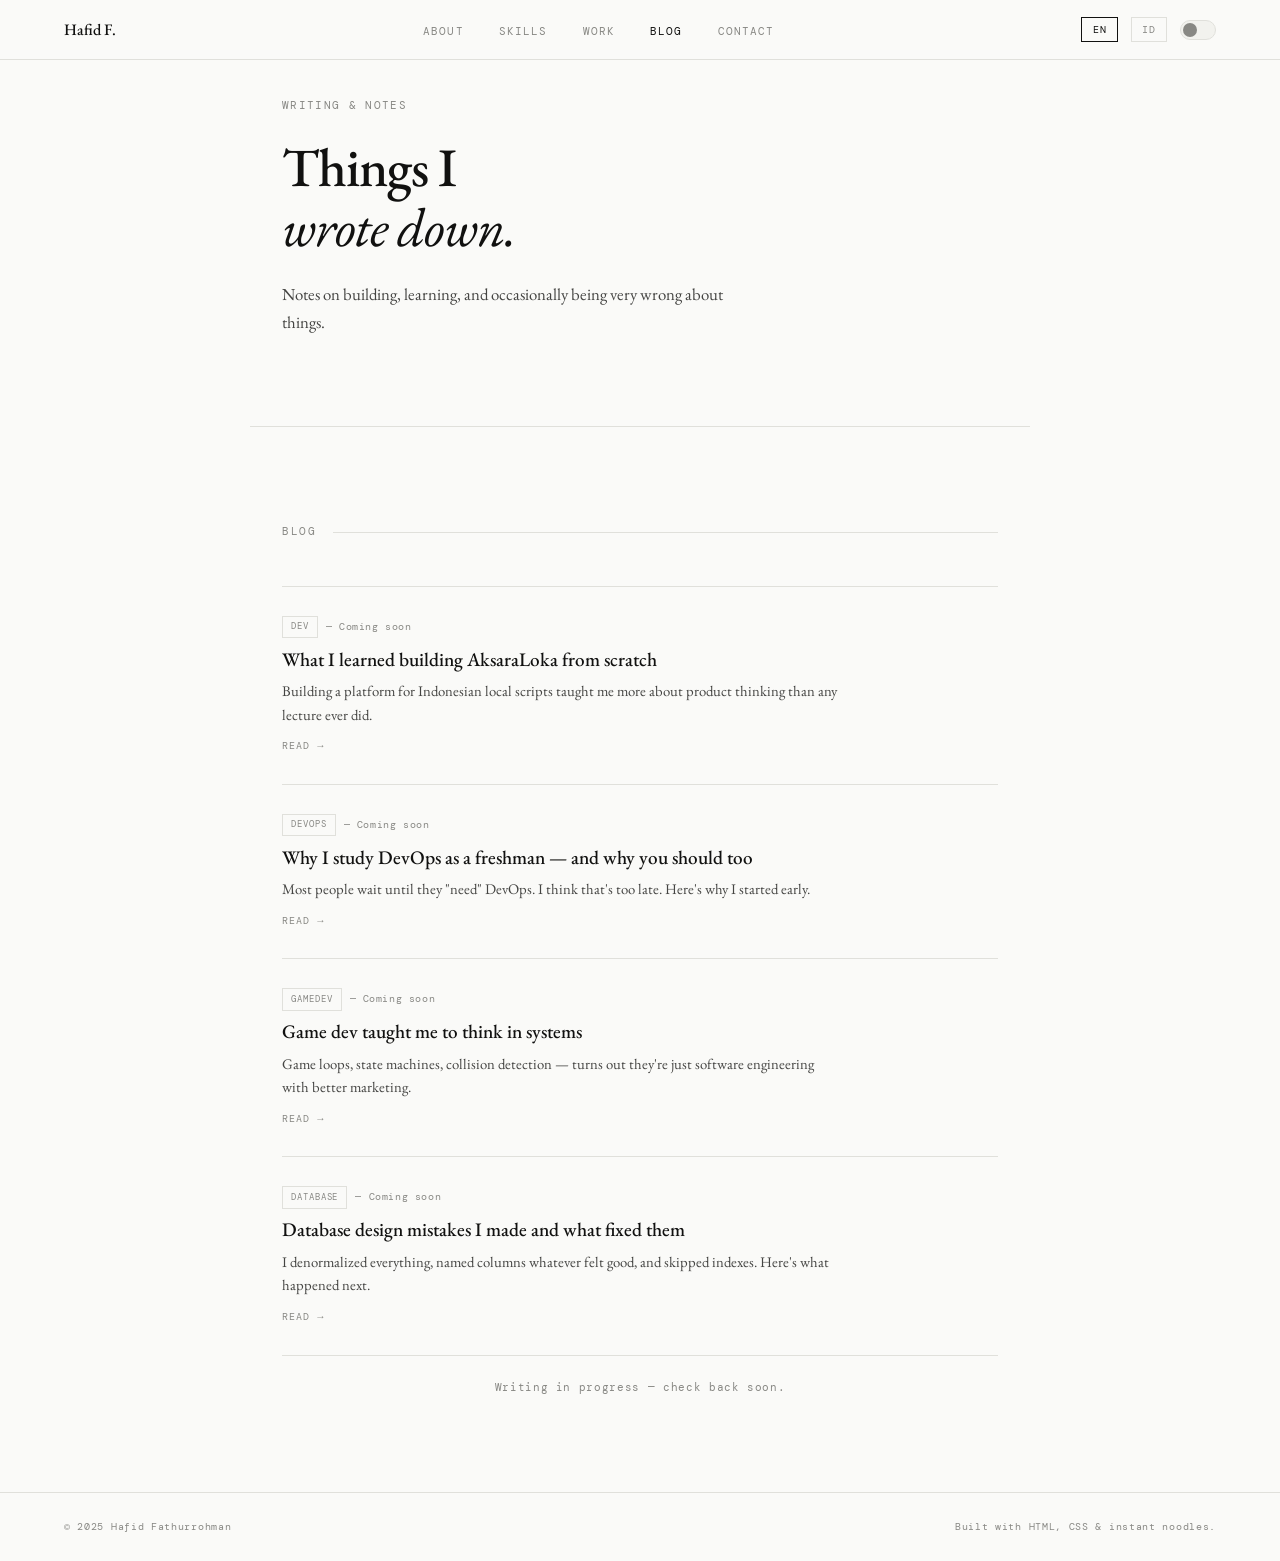
==== blog/index.html @ c9c0ff6b "add gif & fix blogs" ====
<!DOCTYPE html>
<html lang="en" data-theme="light">
<head>
  <meta charset="UTF-8"/>
  <meta name="viewport" content="width=device-width, initial-scale=1.0"/>
  <meta name="description" content="Hafid Fathurrohman — Blog"/>
  <title>Blog — Hafid Fathurrohman</title>
  <link rel="preconnect" href="https://fonts.googleapis.com">
  <link href="https://fonts.googleapis.com/css2?family=EB+Garamond:ital,wght@0,400;0,500;0,600;1,400&family=DM+Mono:wght@300;400;500&display=swap" rel="stylesheet">
  <link rel="stylesheet" href="../css/style.css"/>
  <link rel="stylesheet" href="blog.css"/>
</head>
<body>

  <!-- ════ NAV ════ -->
  <nav>
    <a href="../index.html" class="nav-logo">Hafid F.</a>
    <ul class="nav-links" id="navLinks">
      <li><a href="../index.html#about"   data-i18n="nav_about">About</a></li>
      <li><a href="../index.html#skills"  data-i18n="nav_skills">Skills</a></li>
      <li><a href="../index.html#work"    data-i18n="nav_work">Work</a></li>
      <li><a href="index.html" class="active" data-i18n="nav_blog">Blog</a></li>
      <li><a href="../index.html#contact" data-i18n="nav_contact">Contact</a></li>
    </ul>
    <div class="nav-controls">
      <button class="ctrl-btn lang-btn active-lang" data-lang="en">EN</button>
      <button class="ctrl-btn lang-btn" data-lang="id">ID</button>
      <button id="darkToggle" aria-label="Toggle dark mode"></button>
      <button class="hamburger" id="hamburger" aria-label="Menu">
        <span></span><span></span><span></span>
      </button>
    </div>
  </nav>

  <!-- ════ HEADER ════ -->
  <section id="blog-header">
    <p class="hero-eyebrow" data-i18n="blog_eyebrow">Writing & Notes</p>
    <h1 class="hero-name" style="font-size: clamp(2rem,5vw,3.4rem);">
      <span data-i18n="blog_heading_a">Things I</span><br/>
      <em data-i18n="blog_heading_b">wrote down.</em>
    </h1>
    <p class="hero-sub" data-i18n="blog_sub">
      Notes on building, learning, and occasionally being very wrong about things.
    </p>
  </section>

  <hr class="divider"/>

  <!-- ════ POST LIST ════ -->
  <section id="posts">
    <p class="section-label" data-i18n="label_blog">Blog</p>

    <!-- post item template — duplicate for each real post -->
    <ul class="blog-list">

      <a class="blog-item blog-item--full" href="post.html">
        <div class="blog-item-meta">
          <span class="blog-tag" data-i18n="tag_dev">Dev</span>
          <span class="blog-date">— <span data-i18n="blog_coming">Coming soon</span></span>
        </div>
        <span class="blog-title" data-i18n="blog1">What I learned building AksaraLoka from scratch</span>
        <span class="blog-excerpt" data-i18n="blog1_exc">Building a platform for Indonesian local scripts taught me more about product thinking than any lecture ever did.</span>
        <span class="blog-read" data-i18n="blog_read">Read →</span>
      </a>

      <a class="blog-item blog-item--full" href="post.html">
        <div class="blog-item-meta">
          <span class="blog-tag" data-i18n="tag_ops">DevOps</span>
          <span class="blog-date">— <span data-i18n="blog_coming">Coming soon</span></span>
        </div>
        <span class="blog-title" data-i18n="blog2">Why I study DevOps as a freshman — and why you should too</span>
        <span class="blog-excerpt" data-i18n="blog2_exc">Most people wait until they "need" DevOps. I think that's too late. Here's why I started early.</span>
        <span class="blog-read" data-i18n="blog_read">Read →</span>
      </a>

      <a class="blog-item blog-item--full" href="post.html">
        <div class="blog-item-meta">
          <span class="blog-tag" data-i18n="tag_game">GameDev</span>
          <span class="blog-date">— <span data-i18n="blog_coming">Coming soon</span></span>
        </div>
        <span class="blog-title" data-i18n="blog3">Game dev taught me to think in systems</span>
        <span class="blog-excerpt" data-i18n="blog3_exc">Game loops, state machines, collision detection — turns out they're just software engineering with better marketing.</span>
        <span class="blog-read" data-i18n="blog_read">Read →</span>
      </a>

      <a class="blog-item blog-item--full" href="post.html">
        <div class="blog-item-meta">
          <span class="blog-tag" data-i18n="tag_db">Database</span>
          <span class="blog-date">— <span data-i18n="blog_coming">Coming soon</span></span>
        </div>
        <span class="blog-title" data-i18n="blog4">Database design mistakes I made and what fixed them</span>
        <span class="blog-excerpt" data-i18n="blog4_exc">I denormalized everything, named columns whatever felt good, and skipped indexes. Here's what happened next.</span>
        <span class="blog-read" data-i18n="blog_read">Read →</span>
      </a>

    </ul>

    <p class="blog-note" data-i18n="blog_note">Writing in progress — check back soon.</p>
  </section>

  <!-- ════ FOOTER ════ -->
  <footer>
    <span class="footer-text">© 2025 Hafid Fathurrohman</span>
    <span class="footer-text" data-i18n="footer_right">Built with HTML, CSS &amp; instant noodles.</span>
  </footer>

  <script src="../js/i18n.js"></script>
  <script src="../js/main.js"></script>
</body>
</html>
---- css/style.css ----
/* ═══════════════════════════════════════════
   style.css — Hafid Fathurrohman Portfolio
   ═══════════════════════════════════════════ */

*, *::before, *::after { box-sizing: border-box; margin: 0; padding: 0; }

/* ── TOKENS ── */
:root {
  --bg:       #fafaf8;
  --bg2:      #f2f2ee;
  --fg:       #111110;
  --fg2:      #444442;
  --muted:    #888884;
  --border:   #e0e0db;
  --accent:   #111110;
  --green:    #7db87d;

  --serif:    'EB Garamond', Georgia, serif;
  --mono:     'DM Mono', 'Courier New', monospace;

  --transition: 0.22s ease;
  --nav-h: 60px;
}

[data-theme="dark"] {
  --bg:       #0f0f0e;
  --bg2:      #181817;
  --fg:       #eeecea;
  --fg2:      #aaa9a6;
  --muted:    #666662;
  --border:   #2a2a28;
  --accent:   #eeecea;
}

/* ── BASE ── */
html { scroll-behavior: smooth; }

body {
  font-family: var(--serif);
  background: var(--bg);
  color: var(--fg);
  font-size: 17px;
  line-height: 1.7;
  transition: background var(--transition), color var(--transition);
}

::selection { background: var(--fg); color: var(--bg); }
::-webkit-scrollbar { width: 3px; }
::-webkit-scrollbar-track { background: var(--bg); }
::-webkit-scrollbar-thumb { background: var(--border); }

/* ── NAV ── */
nav {
  position: fixed;
  top: 0; left: 0; right: 0;
  z-index: 200;
  height: var(--nav-h);
  display: flex;
  justify-content: space-between;
  align-items: center;
  padding: 0 4rem;
  background: color-mix(in srgb, var(--bg) 90%, transparent);
  backdrop-filter: blur(10px);
  border-bottom: 1px solid var(--border);
  transition: background var(--transition), border-color var(--transition);
}

.nav-logo {
  font-family: var(--serif);
  font-size: 1rem;
  font-weight: 500;
  text-decoration: none;
  color: var(--fg);
  transition: color var(--transition);
}

.nav-links {
  display: flex;
  gap: 2.2rem;
  list-style: none;
  align-items: center;
}

.nav-links a {
  font-family: var(--mono);
  font-size: 0.68rem;
  font-weight: 400;
  letter-spacing: 0.1em;
  text-transform: uppercase;
  text-decoration: none;
  color: var(--muted);
  transition: color var(--transition);
}
.nav-links a:hover,
.nav-links a.active { color: var(--fg); }

/* ── NAV CONTROLS (dark + lang) ── */
.nav-controls {
  display: flex;
  align-items: center;
  gap: 0.8rem;
}

.ctrl-btn {
  font-family: var(--mono);
  font-size: 0.65rem;
  letter-spacing: 0.08em;
  text-transform: uppercase;
  background: none;
  border: 1px solid var(--border);
  color: var(--muted);
  padding: 0.3rem 0.65rem;
  cursor: pointer;
  transition: all var(--transition);
  user-select: none;
}
.ctrl-btn:hover { border-color: var(--fg); color: var(--fg); }
.ctrl-btn.active-lang { color: var(--fg); border-color: var(--fg); }

/* dark toggle */
#darkToggle {
  width: 36px;
  height: 20px;
  border-radius: 10px;
  border: 1px solid var(--border);
  background: var(--bg2);
  position: relative;
  cursor: pointer;
  transition: background var(--transition), border-color var(--transition);
}
#darkToggle::after {
  content: '';
  position: absolute;
  top: 2px; left: 2px;
  width: 14px; height: 14px;
  border-radius: 50%;
  background: var(--muted);
  transition: transform 0.25s, background var(--transition);
}
[data-theme="dark"] #darkToggle::after {
  transform: translateX(16px);
  background: var(--fg);
}

/* ── HAMBURGER ── */
.hamburger {
  display: none;
  flex-direction: column;
  gap: 5px;
  cursor: pointer;
  background: none;
  border: none;
  padding: 4px;
}
.hamburger span {
  display: block;
  width: 22px;
  height: 1.5px;
  background: var(--fg);
  transition: all 0.3s;
}

/* ── SHARED SECTION ── */
section {
  max-width: 780px;
  margin: 0 auto;
  padding: 6rem 2rem;
}

.section-label {
  font-family: var(--mono);
  font-size: 0.66rem;
  letter-spacing: 0.16em;
  text-transform: uppercase;
  color: var(--muted);
  margin-bottom: 2.8rem;
  display: flex;
  align-items: center;
  gap: 1rem;
}
.section-label::after {
  content: '';
  flex: 1;
  height: 1px;
  background: var(--border);
}

hr.divider {
  max-width: 780px;
  margin: 0 auto;
  padding: 0 2rem;
  border: none;
  border-top: 1px solid var(--border);
}

/* ── HERO ── */
#hero {
  min-height: 100vh;
  display: flex;
  flex-direction: column;
  justify-content: center;
  padding-top: calc(var(--nav-h) + 2rem);
  max-width: 780px;
  margin: 0 auto;
  padding-left: 2rem;
  padding-right: 2rem;
}

.hero-eyebrow {
  font-family: var(--mono);
  font-size: 0.7rem;
  letter-spacing: 0.12em;
  text-transform: uppercase;
  color: var(--muted);
  margin-bottom: 1.4rem;
}

.hero-name {
  font-size: clamp(2.8rem, 6vw, 4.6rem);
  font-weight: 500;
  line-height: 1.1;
  letter-spacing: -0.02em;
  margin-bottom: 1.4rem;
}
.hero-name em { font-style: italic; font-weight: 400; }

.hero-sub {
  font-size: 1.05rem;
  color: var(--fg2);
  max-width: 480px;
  margin-bottom: 2.6rem;
}

.hero-cta { display: flex; gap: 1rem; flex-wrap: wrap; }

.btn {
  font-family: var(--mono);
  font-size: 0.7rem;
  letter-spacing: 0.1em;
  text-transform: uppercase;
  text-decoration: none;
  padding: 0.65rem 1.4rem;
  border: 1px solid var(--fg);
  color: var(--fg);
  background: transparent;
  cursor: pointer;
  transition: background var(--transition), color var(--transition), border-color var(--transition);
  display: inline-block;
}
.btn:hover { background: var(--fg); color: var(--bg); }
.btn-fill { background: var(--fg); color: var(--bg); }
.btn-fill:hover { background: transparent; color: var(--fg); }

.hero-scroll {
  margin-top: 5rem;
  font-family: var(--mono);
  font-size: 0.62rem;
  letter-spacing: 0.14em;
  text-transform: uppercase;
  color: var(--border);
  animation: bounce 2.4s ease-in-out infinite;
}
@keyframes bounce {
  0%,100% { transform: translateY(0); }
  50%      { transform: translateY(6px); }
}

/* ── ABOUT ── */
.about-grid {
  display: grid;
  grid-template-columns: 1fr 1fr;
  gap: 4rem;
  align-items: start;
}

.about-text p { color: var(--fg2); margin-bottom: 1.2rem; font-size: 1rem; }

.meta-item {
  padding: 0.85rem 0;
  border-bottom: 1px solid var(--border);
}
.meta-item:first-child { border-top: 1px solid var(--border); }
.meta-label {
  font-family: var(--mono);
  font-size: 0.6rem;
  letter-spacing: 0.1em;
  text-transform: uppercase;
  color: var(--muted);
  margin-bottom: 0.25rem;
}
.meta-value {
  font-family: var(--mono);
  font-size: 0.8rem;
  color: var(--fg);
}

/* ── SKILLS ── */
.skills-grid {
  display: grid;
  grid-template-columns: repeat(2, 1fr);
}

.skill-block {
  padding: 1.8rem 0;
  border-bottom: 1px solid var(--border);
}
.skill-block:nth-child(odd)  { padding-right: 2rem; border-right: 1px solid var(--border); }
.skill-block:nth-child(even) { padding-left: 2rem; }

.skill-title {
  font-size: 1rem;
  font-weight: 500;
  margin-bottom: 0.7rem;
}

.skill-tags { display: flex; flex-wrap: wrap; gap: 0.4rem; }

.tag {
  font-family: var(--mono);
  font-size: 0.6rem;
  letter-spacing: 0.06em;
  text-transform: uppercase;
  color: var(--muted);
  border: 1px solid var(--border);
  padding: 0.22rem 0.55rem;
  transition: border-color var(--transition), color var(--transition);
}
.tag:hover { border-color: var(--fg); color: var(--fg); }

/* ── WORK ── */
.project {
  padding: 2.4rem 0;
  border-bottom: 1px solid var(--border);
  display: grid;
  grid-template-columns: 1fr auto;
  gap: 2rem;
  align-items: start;
}
.project:first-of-type { border-top: 1px solid var(--border); }

.project-number {
  font-family: var(--mono);
  font-size: 0.6rem;
  letter-spacing: 0.1em;
  color: var(--muted);
  margin-bottom: 0.5rem;
}

.project-title {
  font-size: 1.5rem;
  font-weight: 500;
  letter-spacing: -0.01em;
  margin-bottom: 0.5rem;
}

.project-desc {
  color: var(--fg2);
  font-size: 0.95rem;
  max-width: 500px;
  margin-bottom: 1rem;
  line-height: 1.65;
}

.project-footer {
  display: flex;
  align-items: center;
  gap: 1.2rem;
  flex-wrap: wrap;
}

.project-status {
  font-family: var(--mono);
  font-size: 0.62rem;
  letter-spacing: 0.1em;
  text-transform: uppercase;
  color: var(--muted);
}
.status-dot {
  display: inline-block;
  width: 6px; height: 6px;
  border-radius: 50%;
  background: var(--green);
  margin-right: 5px;
  animation: pulse 2.4s infinite;
}
.status-dot.past { background: var(--muted); animation: none; }
@keyframes pulse { 0%,100%{opacity:1} 50%{opacity:.3} }

.project-year {
  font-family: var(--mono);
  font-size: 0.62rem;
  color: var(--muted);
}

/* ── BLOG ── */
.blog-list { list-style: none; }

.blog-item {
  display: flex;
  align-items: baseline;
  justify-content: space-between;
  gap: 1rem;
  padding: 1.1rem 0;
  border-bottom: 1px solid var(--border);
  text-decoration: none;
  color: var(--fg);
  transition: padding-left 0.2s;
}
.blog-item:first-child { border-top: 1px solid var(--border); }
.blog-item:hover { padding-left: 0.5rem; }

.blog-title { font-size: 1.02rem; }
.blog-meta {
  font-family: var(--mono);
  font-size: 0.6rem;
  letter-spacing: 0.08em;
  color: var(--muted);
  white-space: nowrap;
}

.blog-note {
  font-family: var(--mono);
  font-size: 0.68rem;
  color: var(--muted);
  text-align: center;
  padding-top: 1.4rem;
  letter-spacing: 0.06em;
}

/* ── CONTACT ── */
.contact-intro {
  font-size: 1.7rem;
  font-weight: 400;
  line-height: 1.38;
  letter-spacing: -0.01em;
  margin-bottom: 2.2rem;
  max-width: 520px;
}
.contact-intro em { font-style: italic; }

.contact-row { display: flex; gap: 1rem; flex-wrap: wrap; margin-bottom: 2.6rem; }

.contact-socials {
  display: flex;
  gap: 2rem;
  flex-wrap: wrap;
  border-top: 1px solid var(--border);
  padding-top: 2rem;
}

.social-link {
  font-family: var(--mono);
  font-size: 0.68rem;
  letter-spacing: 0.1em;
  text-transform: uppercase;
  text-decoration: none;
  color: var(--muted);
  transition: color var(--transition);
}
.social-link:hover { color: var(--fg); }

/* ── KOFI / SUPPORT ── */
#support {
  border-top: 1px solid var(--border);
  max-width: 780px;
  margin: 0 auto;
  padding: 3rem 2rem 4rem;
}

.anime-scene {
  display: flex;
  align-items: flex-end;
  justify-content: center;
  gap: 2.4rem;
  flex-wrap: wrap;
}

.anime-gif-wrap {
  width: 220px;
  flex-shrink: 0;
  opacity: 0.92;
  transition: opacity 0.3s;
}

.anime-gif-wrap img {
  width: 100%;
  display: block;
}

.anime-gif-wrap:hover { opacity: 1; }

.anime-speech {
  position: relative;
  background: var(--bg2);
  border: 1px solid var(--border);
  padding: 1.4rem 1.6rem;
  max-width: 320px;
  border-radius: 12px 12px 12px 0;
  transition: background var(--transition), border-color var(--transition);
}
.anime-speech::after {
  content: '';
  position: absolute;
  bottom: -10px;
  left: -1px;
  border: 6px solid transparent;
  border-top-color: var(--border);
  border-right-color: var(--border);
}
.anime-speech::before {
  content: '';
  position: absolute;
  bottom: -8px;
  left: 1px;
  border: 5px solid transparent;
  border-top-color: var(--bg2);
  border-right-color: var(--bg2);
  z-index: 1;
  transition: border-color var(--transition);
}

.speech-line-1 {
  font-family: var(--mono);
  font-size: 0.7rem;
  letter-spacing: 0.06em;
  color: var(--muted);
  margin-bottom: 0.5rem;
  animation: floatText 3.2s ease-in-out infinite;
}

.speech-line-2 {
  font-family: var(--serif);
  font-size: 1rem;
  font-style: italic;
  color: var(--fg);
  line-height: 1.5;
  margin-bottom: 1.2rem;
}

@keyframes floatText {
  0%,100% { transform: translateY(0); }
  50%      { transform: translateY(-3px); }
}

.kofi-inline-btn {
  display: inline-block;
  font-family: var(--mono);
  font-size: 0.68rem;
  letter-spacing: 0.08em;
  text-transform: lowercase;
  text-decoration: none;
  padding: 0.5rem 1rem;
  border: 1px solid var(--fg);
  color: var(--fg);
  background: transparent;
  transition: all var(--transition);
  margin-bottom: 0.8rem;
}
.kofi-inline-btn:hover { background: var(--fg); color: var(--bg); }

.speech-disclaimer {
  font-family: var(--mono);
  font-size: 0.58rem;
  color: var(--muted);
  letter-spacing: 0.06em;
}

@media (max-width: 680px) {
  .anime-scene { flex-direction: column; align-items: center; }
  .anime-speech { border-radius: 12px; max-width: 100%; }
  .anime-speech::after,
  .anime-speech::before { display: none; }
  .anime-gif-wrap { width: 160px; }
}

/* ── FOOTER ── */
footer {
  border-top: 1px solid var(--border);
  padding: 1.6rem 4rem;
  display: flex;
  justify-content: space-between;
  align-items: center;
  transition: border-color var(--transition);
}

.footer-text {
  font-family: var(--mono);
  font-size: 0.62rem;
  letter-spacing: 0.07em;
  color: var(--muted);
}

/* ── FADE-IN ── */
.fade-in {
  opacity: 0;
  transform: translateY(16px);
  transition: opacity 0.55s ease, transform 0.55s ease;
}
.fade-in.visible { opacity: 1; transform: translateY(0); }

/* ── MOBILE ── */
@media (max-width: 680px) {
  nav { padding: 0 1.4rem; }
  .nav-links {
    display: none;
    flex-direction: column;
    position: fixed;
    top: var(--nav-h); left: 0; right: 0;
    background: var(--bg);
    border-bottom: 1px solid var(--border);
    padding: 1.4rem;
    gap: 1.2rem;
  }
  .nav-links.open { display: flex; }
  .hamburger { display: flex; }

  .about-grid { grid-template-columns: 1fr; gap: 2.4rem; }
  .skills-grid { grid-template-columns: 1fr; }
  .skill-block:nth-child(odd)  { padding-right: 0; border-right: none; }
  .skill-block:nth-child(even) { padding-left: 0; }

  .project { grid-template-columns: 1fr; gap: 0.8rem; }
  .blog-item { flex-direction: column; gap: 0.2rem; }
  footer { flex-direction: column; gap: 0.5rem; text-align: center; padding: 1.4rem; }
  #support { padding: 2.4rem 1.4rem; }
}
---- blog/blog.css ----
/* ═══════════════════════════════════
   blog.css — Blog pages styles
   ═══════════════════════════════════ */

/* ── BLOG INDEX HEADER ── */
#blog-header {
  min-height: 44vh;
  display: flex;
  flex-direction: column;
  justify-content: flex-end;
  padding-bottom: 3rem;
}

/* ── FULL BLOG ITEM (listing page) ── */
.blog-item--full {
  display: flex;
  flex-direction: column;
  gap: 0.4rem;
  padding: 1.8rem 0;
  text-decoration: none;
  color: var(--fg);
  border-bottom: 1px solid var(--border);
  transition: padding-left 0.2s;
}
.blog-item--full:first-child { border-top: 1px solid var(--border); }
.blog-item--full:hover { padding-left: 0.5rem; }

.blog-item-meta {
  display: flex;
  align-items: center;
  gap: 0.5rem;
  margin-bottom: 0.2rem;
}

.blog-tag {
  font-family: var(--mono);
  font-size: 0.58rem;
  letter-spacing: 0.1em;
  text-transform: uppercase;
  border: 1px solid var(--border);
  padding: 0.15rem 0.5rem;
  color: var(--muted);
}

.blog-date {
  font-family: var(--mono);
  font-size: 0.62rem;
  color: var(--muted);
  letter-spacing: 0.06em;
}

.blog-item--full .blog-title {
  font-family: var(--serif);
  font-size: 1.2rem;
  font-weight: 500;
  line-height: 1.3;
}

.blog-excerpt {
  font-size: 0.92rem;
  color: var(--fg2);
  line-height: 1.6;
  max-width: 560px;
}

.blog-read {
  font-family: var(--mono);
  font-size: 0.65rem;
  letter-spacing: 0.1em;
  text-transform: uppercase;
  color: var(--muted);
  margin-top: 0.3rem;
  transition: color 0.2s;
}
.blog-item--full:hover .blog-read { color: var(--fg); }

/* ── POST ARTICLE ── */
#post {
  max-width: 680px;
  margin: 0 auto;
  padding: calc(var(--nav-h) + 3rem) 2rem 5rem;
}

.post-back { margin-bottom: 2.4rem; }

.back-link {
  font-family: var(--mono);
  font-size: 0.68rem;
  letter-spacing: 0.1em;
  text-transform: uppercase;
  text-decoration: none;
  color: var(--muted);
  transition: color 0.2s;
}
.back-link:hover { color: var(--fg); }

.post-header { margin-bottom: 1rem; }

.post-meta-top {
  display: flex;
  align-items: center;
  gap: 0.8rem;
  margin-bottom: 1.2rem;
  flex-wrap: wrap;
}

.post-date,
.post-readtime {
  font-family: var(--mono);
  font-size: 0.62rem;
  letter-spacing: 0.08em;
  color: var(--muted);
}

.post-title {
  font-family: var(--serif);
  font-size: clamp(1.9rem, 4.5vw, 3rem);
  font-weight: 500;
  line-height: 1.15;
  letter-spacing: -0.02em;
  margin-bottom: 1.2rem;
}
.post-title em { font-style: italic; font-weight: 400; }

.post-lead {
  font-size: 1.1rem;
  color: var(--fg2);
  line-height: 1.65;
  max-width: 560px;
}

/* ── POST BODY TYPOGRAPHY ── */
.post-body {
  font-size: 1.05rem;
  line-height: 1.78;
  color: var(--fg2);
}

.post-body p { margin-bottom: 1.4rem; }

.post-body h2 {
  font-family: var(--serif);
  font-size: 1.4rem;
  font-weight: 500;
  color: var(--fg);
  margin: 2.4rem 0 0.8rem;
  letter-spacing: -0.01em;
}

.post-body h3 {
  font-family: var(--serif);
  font-size: 1.1rem;
  font-weight: 500;
  color: var(--fg);
  margin: 1.8rem 0 0.6rem;
}

.post-body blockquote {
  border-left: 2px solid var(--border);
  padding: 0.4rem 0 0.4rem 1.4rem;
  margin: 1.8rem 0;
  font-style: italic;
  color: var(--muted);
  font-size: 1.05rem;
}

.post-body pre {
  background: var(--bg2);
  border: 1px solid var(--border);
  padding: 1.2rem 1.4rem;
  border-radius: 0;
  overflow-x: auto;
  margin: 1.6rem 0;
}

.post-body code {
  font-family: var(--mono);
  font-size: 0.82rem;
  color: var(--fg);
  line-height: 1.7;
}

.post-body p code {
  background: var(--bg2);
  border: 1px solid var(--border);
  padding: 0.1rem 0.4rem;
  font-size: 0.8rem;
}

.post-body ul,
.post-body ol {
  padding-left: 1.4rem;
  margin-bottom: 1.4rem;
}

.post-body li { margin-bottom: 0.4rem; }

.post-body a {
  color: var(--fg);
  text-decoration: underline;
  text-underline-offset: 3px;
}

/* ── POST FOOTER NAV ── */
.post-nav {
  display: flex;
  gap: 1rem;
  flex-wrap: wrap;
}

/* ── MOBILE ── */
@media (max-width: 680px) {
  #post { padding-top: calc(var(--nav-h) + 2rem); }
  .post-title { font-size: 1.8rem; }
}
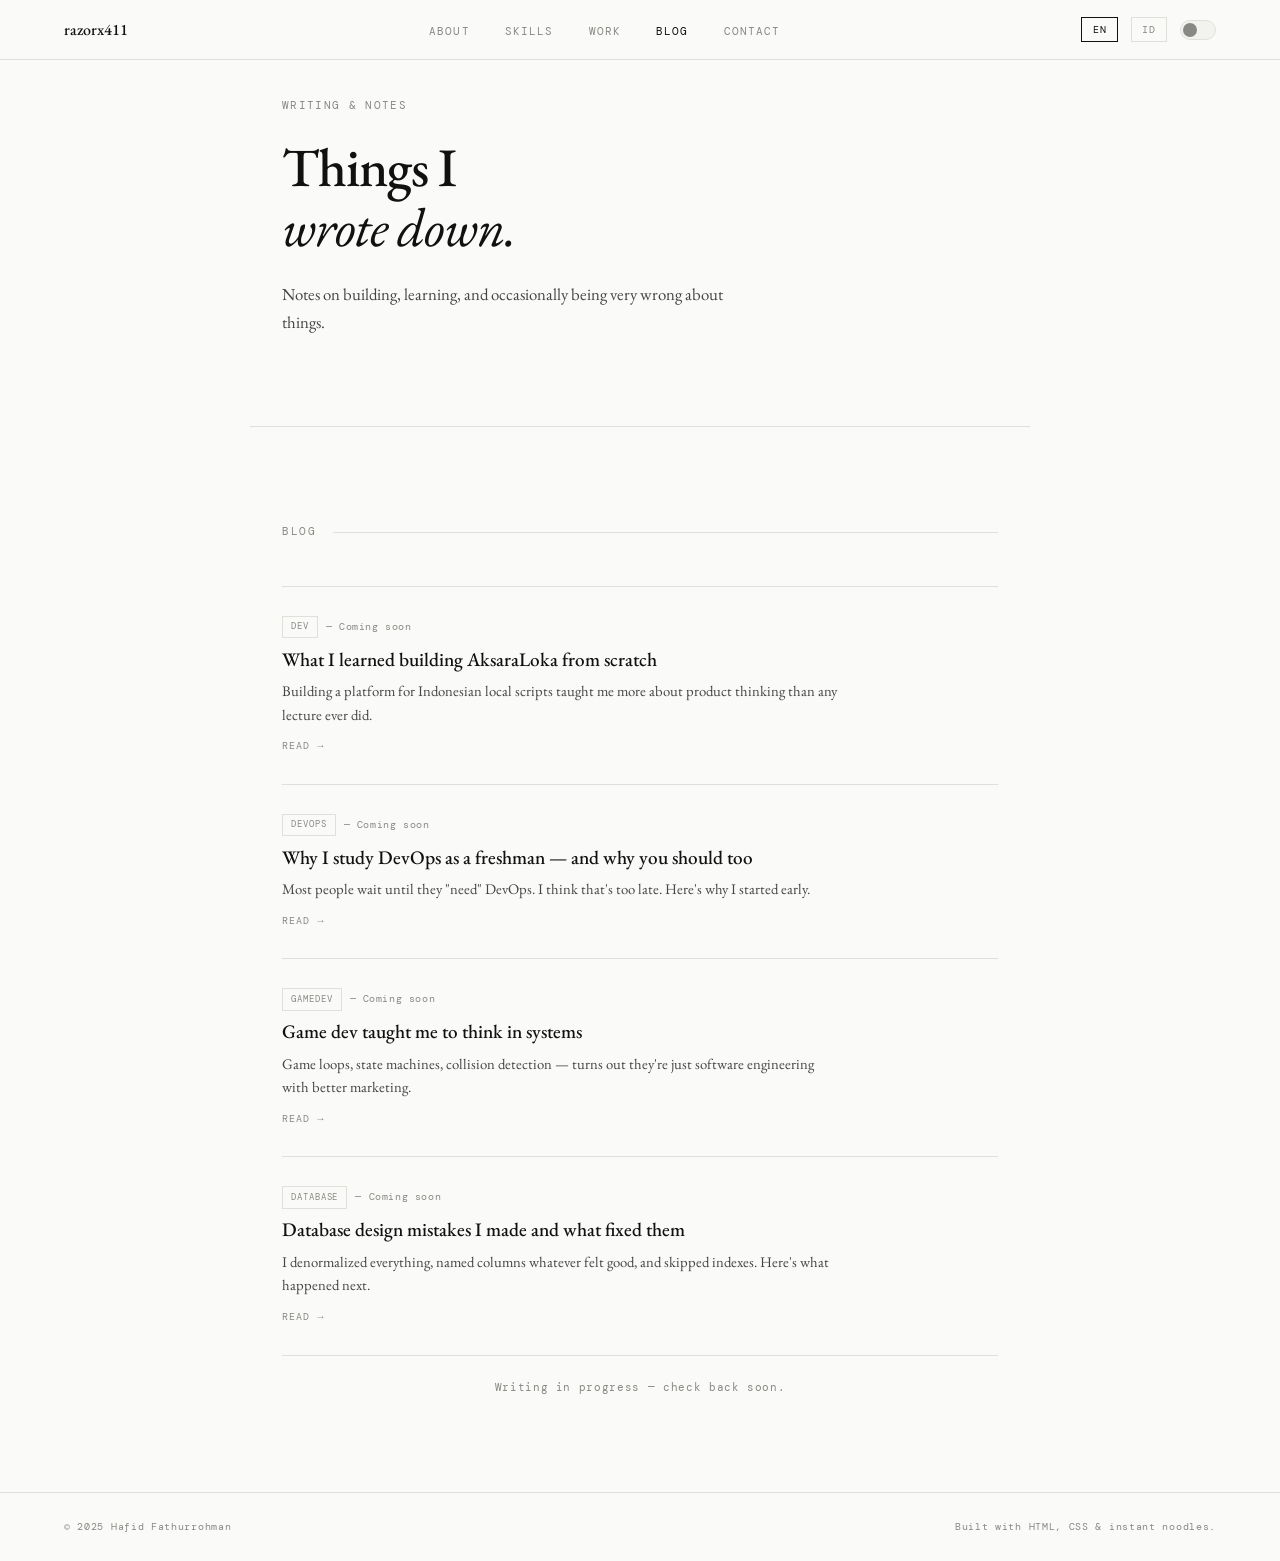
==== commit e68275fc: "Refactor code structure for improved readability and maintainability" ====
--- a/blog/index.html
+++ b/blog/index.html
@@ -14,7 +14,7 @@
 
   <!-- ════ NAV ════ -->
   <nav>
-    <a href="../index.html" class="nav-logo">Hafid F.</a>
+    <a href="../index.html" class="nav-logo">razorx411</a>
     <ul class="nav-links" id="navLinks">
       <li><a href="../index.html#about"   data-i18n="nav_about">About</a></li>
       <li><a href="../index.html#skills"  data-i18n="nav_skills">Skills</a></li>
@@ -63,7 +63,7 @@
         <span class="blog-read" data-i18n="blog_read">Read →</span>
       </a>
 
-      <a class="blog-item blog-item--full" href="post.html">
+      <a class="blog-item blog-item--full" href="#">
         <div class="blog-item-meta">
           <span class="blog-tag" data-i18n="tag_ops">DevOps</span>
           <span class="blog-date">— <span data-i18n="blog_coming">Coming soon</span></span>
@@ -73,7 +73,7 @@
         <span class="blog-read" data-i18n="blog_read">Read →</span>
       </a>
 
-      <a class="blog-item blog-item--full" href="post.html">
+      <a class="blog-item blog-item--full" href="#">
         <div class="blog-item-meta">
           <span class="blog-tag" data-i18n="tag_game">GameDev</span>
           <span class="blog-date">— <span data-i18n="blog_coming">Coming soon</span></span>
@@ -83,7 +83,7 @@
         <span class="blog-read" data-i18n="blog_read">Read →</span>
       </a>
 
-      <a class="blog-item blog-item--full" href="post.html">
+      <a class="blog-item blog-item--full" href="#">
         <div class="blog-item-meta">
           <span class="blog-tag" data-i18n="tag_db">Database</span>
           <span class="blog-date">— <span data-i18n="blog_coming">Coming soon</span></span>
--- a/css/style.css
+++ b/css/style.css
@@ -542,7 +542,7 @@
   50%      { transform: translateY(-3px); }
 }
 
-.kofi-inline-btn {
+.matcha-inline-btn {
   display: inline-block;
   font-family: var(--mono);
   font-size: 0.68rem;
@@ -556,7 +556,7 @@
   transition: all var(--transition);
   margin-bottom: 0.8rem;
 }
-.kofi-inline-btn:hover { background: var(--fg); color: var(--bg); }
+.matcha-inline-btn:hover { background: var(--fg); color:greenyellow; }
 
 .speech-disclaimer {
   font-family: var(--mono);
